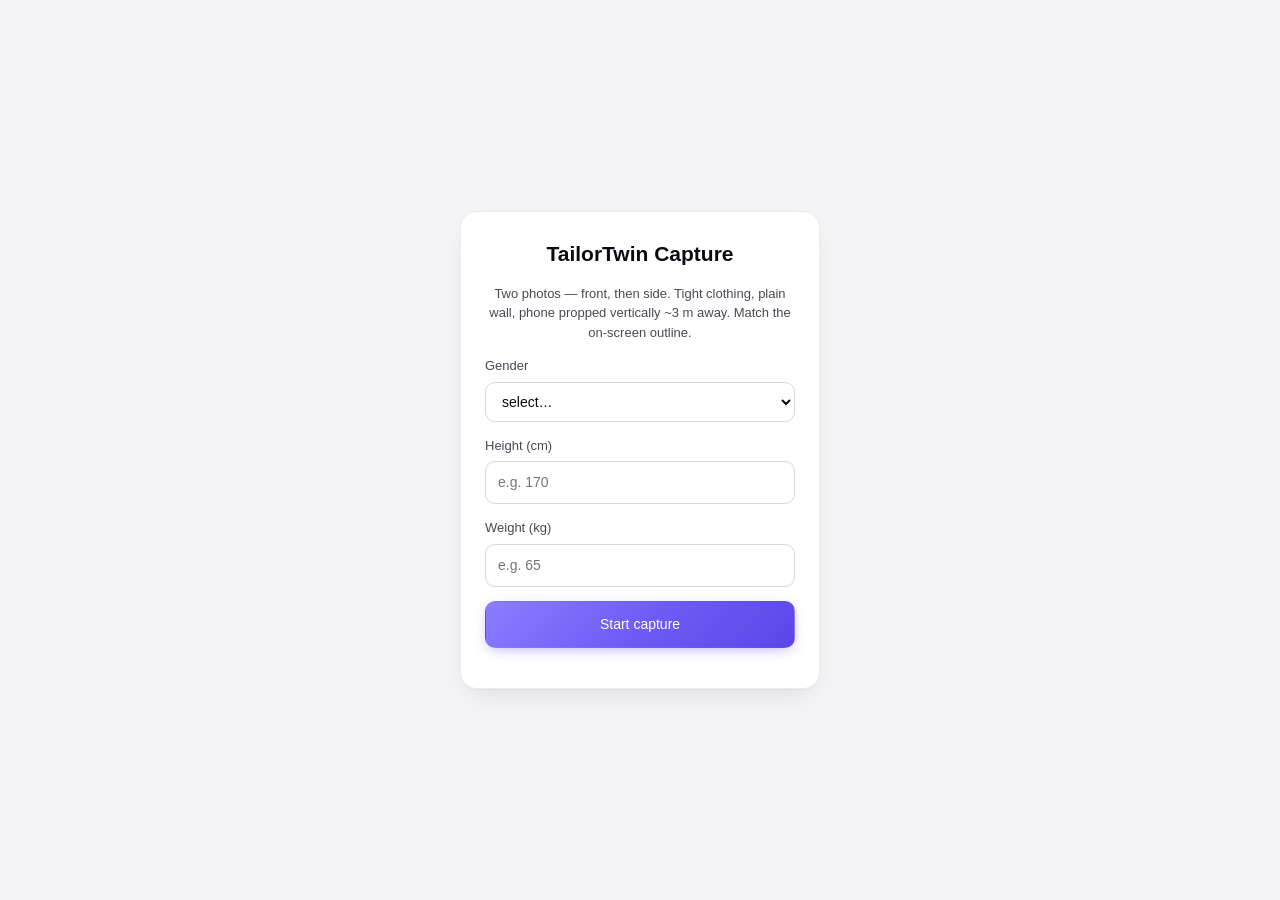
==== src/tailor_twin/capture/templates/capture.html @ 6420cbaf "feat(capture): gyroscope-gated phone capture webapp Self-hosted mobile web page for taking the front" ====
<!doctype html>
<html lang="en">
<head>
<meta charset="utf-8">
<meta name="viewport" content="width=device-width,initial-scale=1,maximum-scale=1,user-scalable=no">
<title>TailorTwin Capture</title>
<style>
  /* palette shared with the desktop GUI (gui/static/styles.css) */
  :root {
    --bg:#f4f4f7; --bg-card:#ffffff; --ink:#0b0b0f; --ink-soft:#494955;
    --ink-faint:#8b8b96; --line:#ececf1; --line-2:#d8d8e0;
    --accent:#6f5cf6; --accent-ink:#4c3fc0; --accent-soft:#efeaff;
    --ok:#10b981; --err:#ef4444;
    --shadow:0 1px 2px rgba(11,11,15,.04), 0 12px 30px -10px rgba(11,11,15,.10);
    --radius:16px; --radius-sm:10px;
    color-scheme:light;
  }
  * { box-sizing:border-box; margin:0; padding:0; -webkit-tap-highlight-color:transparent; }
  body { background:var(--bg); color:var(--ink); height:100vh; overflow:hidden;
         font:14px/1.5 "Inter",-apple-system,BlinkMacSystemFont,"Segoe UI",sans-serif; }
  .hidden { display:none !important; }

  /* form panels — light, card-based, matches the GUI */
  .panel { position:fixed; inset:0; display:flex; flex-direction:column;
           align-items:center; justify-content:center; padding:24px;
           background:var(--bg); text-align:center; }
  .card { background:var(--bg-card); border:1px solid var(--line);
          border-radius:var(--radius); box-shadow:var(--shadow);
          padding:26px 24px; width:100%; max-width:360px;
          display:flex; flex-direction:column; gap:14px; }
  h1 { font-family:"Space Grotesk","Inter",sans-serif; font-weight:600;
       font-size:21px; }
  p.sub { color:var(--ink-soft); font-size:13px; }
  label { color:var(--ink-soft); font-weight:500; font-size:13px;
          text-align:left; margin-bottom:-8px; }
  input[type=number], select { width:100%; padding:10px 12px;
        border:1px solid var(--line-2); border-radius:var(--radius-sm);
        background:#fff; font:inherit; color:var(--ink); }
  input:focus, select:focus { outline:none; border-color:var(--accent);
        box-shadow:0 0 0 3px var(--accent-soft); }
  button { font:inherit; font-weight:500; padding:10px 18px; cursor:pointer;
           border-radius:var(--radius-sm); border:1px solid var(--line-2);
           background:#fff; color:var(--ink); transition:all .15s ease; }
  button.primary { background:linear-gradient(135deg,#8b7dff 0%,#6f5cf6 50%,#5b46e8 100%);
           color:#fff; border-color:transparent; padding:12px 22px;
           box-shadow:0 4px 14px -4px rgba(111,92,246,.55); }
  button:disabled { opacity:.4; cursor:not-allowed; }
  .err { color:var(--err); font-size:13px; }

  /* live camera view — necessarily dark */
  #p-live { padding:0; background:#000; }
  video { position:absolute; inset:0; width:100%; height:100%; object-fit:cover; background:#000; }
  #frame { position:absolute; border:2.5px dashed #ffffff88; border-radius:var(--radius); }
  #pose { position:absolute; inset:0; width:100%; height:100%;
          object-fit:contain; opacity:.34; pointer-events:none; }

  #hud { position:absolute; top:0; left:0; right:0; padding:14px 16px 26px;
         background:linear-gradient(#000c,#0000); color:#fff; }
  #step { font-family:"Space Grotesk","Inter",sans-serif; font-weight:600;
          font-size:13px; letter-spacing:.12em; text-transform:uppercase; }
  #tip  { color:#d2d2d6; font-size:13px; margin-top:4px; }

  #level { position:absolute; top:78px; left:50%; transform:translateX(-50%);
           display:flex; align-items:center; gap:9px; padding:9px 16px;
           border-radius:999px; font-weight:500; font-size:14px; color:#fff;
           white-space:nowrap; background:rgba(20,20,26,.82);
           -webkit-backdrop-filter:blur(6px); backdrop-filter:blur(6px); }
  #level.ok { background:rgba(16,185,129,.92); }
  #arrow { font-size:19px; line-height:1; }

  #ctrls { position:absolute; bottom:0; left:0; right:0; padding:20px 18px 34px;
           display:flex; align-items:center; justify-content:space-between;
           background:linear-gradient(#0000,#000c); }
  #shutter { width:74px; height:74px; border-radius:50%; background:#fff;
             border:5px solid var(--accent); flex:none; }
  #shutter:disabled { border-color:#777; background:#9a9a9a; }
  #flip { background:rgba(20,20,26,.82); color:#fff; border-color:transparent;
          padding:11px 15px; border-radius:999px; }
  #count { position:absolute; inset:0; display:flex; align-items:center;
           justify-content:center; font-size:130px; font-weight:700; color:#fff;
           text-shadow:0 2px 24px #000; }

  .thumbs { display:flex; gap:14px; justify-content:center; }
  .thumbs figure { font-size:12px; color:var(--ink-soft); }
  .thumbs img { width:116px; height:164px; object-fit:cover; display:block;
                border-radius:var(--radius-sm); border:1px solid var(--line-2);
                margin-bottom:5px; }
  .row { display:flex; gap:10px; justify-content:center; }
</style>
</head>
<body>
<div id="stage">

  <!-- 1. intro -->
  <div class="panel" id="p-intro">
    <div class="card">
      <h1>TailorTwin Capture</h1>
      <p class="sub">Two photos — front, then side. Tight clothing, plain wall,
         phone propped vertically ~3&nbsp;m away. Match the on-screen outline.</p>
      <label for="gender">Gender</label>
      <select id="gender">
        <option value="" selected disabled>select…</option>
        <option value="female">Female</option>
        <option value="male">Male</option>
        <option value="neutral">Prefer not to say</option>
      </select>
      <label for="height">Height (cm)</label>
      <input type="number" id="height" inputmode="decimal" placeholder="e.g. 170">
      <label for="weight">Weight (kg)</label>
      <input type="number" id="weight" inputmode="decimal" placeholder="e.g. 65">
      <button class="primary" id="start">Start capture</button>
      <p class="err" id="introErr"></p>
    </div>
  </div>

  <!-- 2. live -->
  <div class="panel hidden" id="p-live">
    <video id="video" playsinline muted autoplay></video>
    <div id="frame"><img id="pose"></div>

    <div id="hud">
      <div id="step">Step 1 / 2 — Front</div>
      <div id="tip">Face the camera, arms ~45° out, fill the outline.</div>
    </div>

    <div id="level"><span id="arrow">•</span><span id="levelmsg">checking…</span></div>

    <div id="count" class="hidden"></div>

    <div id="ctrls">
      <button id="flip">Flip</button>
      <button id="shutter" disabled></button>
      <div style="width:62px"></div>
    </div>
  </div>

  <!-- 3. review -->
  <div class="panel hidden" id="p-review">
    <div class="card">
      <h1>Review</h1>
      <div class="thumbs">
        <figure><img id="t-front">front</figure>
        <figure><img id="t-side">side</figure>
      </div>
      <div class="row">
        <button id="redo">Retake</button>
        <button class="primary" id="send">Upload</button>
      </div>
      <p class="err" id="reviewErr"></p>
    </div>
  </div>

  <!-- 4. done -->
  <div class="panel hidden" id="p-done">
    <div class="card">
      <h1>✓ Uploaded</h1>
      <p class="sub" id="doneMsg">Photos saved. You can close this page.</p>
    </div>
  </div>

</div>

<script>
"use strict";
const $ = id => document.getElementById(id);
const TOL = 2;             // degrees from vertical that still counts as level
const TOL_REL = 3.5;       // hysteresis: must exceed this to drop out of level
const COUNTDOWN = 4;       // seconds before a shot
const MOVE_TOL = 3;        // °: phone movement during countdown that aborts
const FRAME_ASPECT = 0.60; // guide frame w/h — same for front and side

let stream = null, facing = "environment";
let pitch = 99, roll = 99, levelState = false;   // degrees from vertical
let stepIdx = 0;
const shots = [null, null], shotMeta = [null, null];
const POSE_SRC = ["/static/pose_front.png", "/static/pose_side.png"];

/* ---------- intro ---------- */
$("start").onclick = async () => {
  const h = parseFloat($("height").value);
  const w = parseFloat($("weight").value);
  const g = $("gender").value;
  if (!g)                       { $("introErr").textContent = "select a gender"; return; }
  if (!(h > 80 && h < 230))     { $("introErr").textContent = "enter a valid height (cm)"; return; }
  if (!(w > 25 && w < 300))     { $("introErr").textContent = "enter a valid weight (kg)"; return; }
  try { await requestMotion(); await openCamera(); }
  catch (e) { $("introErr").textContent = "camera/sensor blocked: " + e.message; return; }
  $("p-intro").classList.add("hidden");
  $("p-live").classList.remove("hidden");
  layoutFrame();
  setStep(0);
};
window.addEventListener("resize", layoutFrame);

/* ---------- tilt sensing ---------- */
async function requestMotion() {
  const D = window.DeviceMotionEvent;
  if (D && typeof D.requestPermission === "function") {
    const r = await D.requestPermission();
    if (r !== "granted") throw new Error("motion sensor denied");
  }
  window.addEventListener("devicemotion", onMotion);
}
/* Tilt is derived from the gravity vector, not the DeviceOrientation
   Euler angles. At phone-vertical (beta ≈ 90°) the Euler angles sit on
   a gimbal-lock singularity — roll turns jumpy, pitch turns mushy, so
   the two axes feel wildly different. Gravity has no singularity here,
   and an equal low-pass on both axes makes them respond the same. */
function onMotion(e) {
  const g = e.accelerationIncludingGravity;
  if (!g || g.x == null) return;
  const rad = 180 / Math.PI;
  const rRoll  = Math.atan2(g.x, -g.y) * rad;   // left/right, 0 = upright
  const rPitch = Math.atan2(g.z, -g.y) * rad;   // forward/back, 0 = upright
  const a = 0.25;                               // equal smoothing both axes
  roll  = roll  > 90 ? rRoll  : roll  + a * (rRoll  - roll);
  pitch = pitch > 90 ? rPitch : pitch + a * (rPitch - pitch);
  updateLevel();
}
/* Coarse level read-out: one message + one arrow, generous tolerance,
   hysteresis so it does not flicker. No fine dot to chase. */
function updateLevel() {
  const worst = Math.max(Math.abs(roll), Math.abs(pitch));
  levelState = levelState ? worst < TOL_REL : worst < TOL;

  const lv = $("level"), arrow = $("arrow"), msg = $("levelmsg");
  if (levelState) {
    lv.classList.add("ok"); arrow.textContent = "✓";
    msg.textContent = "phone upright";
  } else {
    lv.classList.remove("ok");
    // If a direction reads inverted on a given phone, flip the sign test.
    if (Math.abs(pitch) >= Math.abs(roll)) {
      if (pitch < 0) { arrow.textContent = "↓"; msg.textContent = "tilt the top toward you"; }
      else           { arrow.textContent = "↑"; msg.textContent = "tilt the top away from you"; }
    } else {
      if (roll > 0)  { arrow.textContent = "↺"; msg.textContent = "rotate phone left"; }
      else           { arrow.textContent = "↻"; msg.textContent = "rotate phone right"; }
    }
  }
  // Cancel an in-progress shot if the phone shifts from where it was
  // when the countdown began — the framing the user lined up is gone.
  if (counting &&
      (Math.abs(pitch - startPitch) > MOVE_TOL ||
       Math.abs(roll - startRoll) > MOVE_TOL)) {
    abortCapture();
    return;
  }
  refreshShutter();
}

/* ---------- camera ---------- */
async function openCamera() {
  if (stream) stream.getTracks().forEach(t => t.stop());
  stream = await navigator.mediaDevices.getUserMedia({
    video: { facingMode: facing, width: { ideal: 1440 }, height: { ideal: 2560 } },
    audio: false,
  });
  $("video").srcObject = stream;
}
$("flip").onclick = async () => {
  facing = facing === "environment" ? "user" : "environment";
  try { await openCamera(); } catch (e) {}
};

/* ---------- guide frame + pose ---------- */
function layoutFrame() {
  const W = innerWidth, H = innerHeight;
  let fh = 0.90 * H, fw = fh * FRAME_ASPECT;
  if (fw > 0.94 * W) { fw = 0.94 * W; fh = fw / FRAME_ASPECT; }
  const fr = $("frame");
  fr.style.left = ((W - fw) / 2) + "px"; fr.style.top = ((H - fh) / 2) + "px";
  fr.style.width = fw + "px"; fr.style.height = fh + "px";
}
function setStep(i) {
  stepIdx = i;
  $("step").textContent = i === 0 ? "Step 1 / 2 — Front" : "Step 2 / 2 — Side";
  $("tip").textContent = i === 0
    ? "Face the camera, arms ~45° out, fill the outline."
    : "Turn 90° — right side to the camera, facing left. Arms down.";
  $("pose").src = POSE_SRC[i];
}

/* ---------- capture ---------- */
let counting = false, ctTimer = null, startPitch = 0, startRoll = 0;
/* Only the gyroscope gates the shutter — the phone must be vertical for
   the silhouette projection to be metric. */
function refreshShutter() {
  $("shutter").disabled = counting || !levelState;
}
$("shutter").onclick = () => {
  if (counting || !levelState) return;
  counting = true;
  startPitch = pitch; startRoll = roll;   // pose to hold for the countdown
  refreshShutter();
  let n = COUNTDOWN;
  const el = $("count");
  el.style.fontSize = ""; el.textContent = n;
  el.classList.remove("hidden");
  ctTimer = setInterval(() => {
    n -= 1;
    if (n <= 0) {
      clearInterval(ctTimer); ctTimer = null;
      el.classList.add("hidden"); counting = false;
      grab(); refreshShutter();
    } else { el.textContent = n; }
  }, 1000);
};
/* Phone moved mid-countdown — cancel; the lined-up framing is gone. */
function abortCapture() {
  if (ctTimer) { clearInterval(ctTimer); ctTimer = null; }
  counting = false;
  const el = $("count");
  el.textContent = "moved ✕"; el.style.fontSize = "54px";
  setTimeout(() => { el.classList.add("hidden"); el.style.fontSize = ""; }, 1100);
  refreshShutter();
}
function grab() {
  const v = $("video");
  const vw = v.videoWidth, vh = v.videoHeight;
  // Save exactly the portrait region the user sees. The <video> is
  // object-fit:cover over the portrait viewport — replicate that crop
  // so the JPEG matches the framing on screen, no rotation guesswork.
  const VW = innerWidth, VH = innerHeight;
  const scale = Math.max(VW / vw, VH / vh);
  const sw = Math.min(vw, Math.round(VW / scale));
  const sh = Math.min(vh, Math.round(VH / scale));
  const sx = Math.round((vw - sw) / 2), sy = Math.round((vh - sh) / 2);
  const c = document.createElement("canvas");
  c.width = sw; c.height = sh;
  const ctx = c.getContext("2d");
  if (facing === "user") { ctx.translate(sw, 0); ctx.scale(-1, 1); }
  ctx.drawImage(v, sx, sy, sw, sh, 0, 0, sw, sh);
  c.toBlob(blob => {
    if (shots[stepIdx]) URL.revokeObjectURL(shots[stepIdx].url);
    shots[stepIdx] = { blob, url: URL.createObjectURL(blob) };
    shotMeta[stepIdx] = { pitch, roll };
    if (stepIdx === 0) { setStep(1); refreshShutter(); }
    else showReview();
  }, "image/jpeg", 0.95);
}

/* ---------- review / upload ---------- */
function showReview() {
  $("t-front").src = shots[0].url;
  $("t-side").src = shots[1].url;
  $("p-live").classList.add("hidden");
  $("p-review").classList.remove("hidden");
}
$("redo").onclick = () => {
  $("p-review").classList.add("hidden");
  $("p-live").classList.remove("hidden");
  setStep(0);
};
$("send").onclick = async () => {
  $("send").disabled = true;
  $("reviewErr").textContent = "uploading…";
  const fd = new FormData();
  fd.append("front", shots[0].blob, "front.jpg");
  fd.append("side", shots[1].blob, "side.jpg");
  fd.append("height_cm", $("height").value);
  fd.append("weight_kg", $("weight").value);
  fd.append("gender", $("gender").value);
  fd.append("meta", JSON.stringify({ front: shotMeta[0], side: shotMeta[1] }));
  try {
    const r = await fetch("/upload", { method: "POST", body: fd });
    const j = await r.json();
    if (!j.ok) throw new Error(j.error || "server error");
    if (stream) stream.getTracks().forEach(t => t.stop());
    $("doneMsg").textContent = "Saved to " + j.saved + ". You can close this page.";
    $("p-review").classList.add("hidden");
    $("p-done").classList.remove("hidden");
  } catch (e) {
    $("reviewErr").textContent = "upload failed: " + e.message;
    $("send").disabled = false;
  }
};
</script>
</body>
</html>
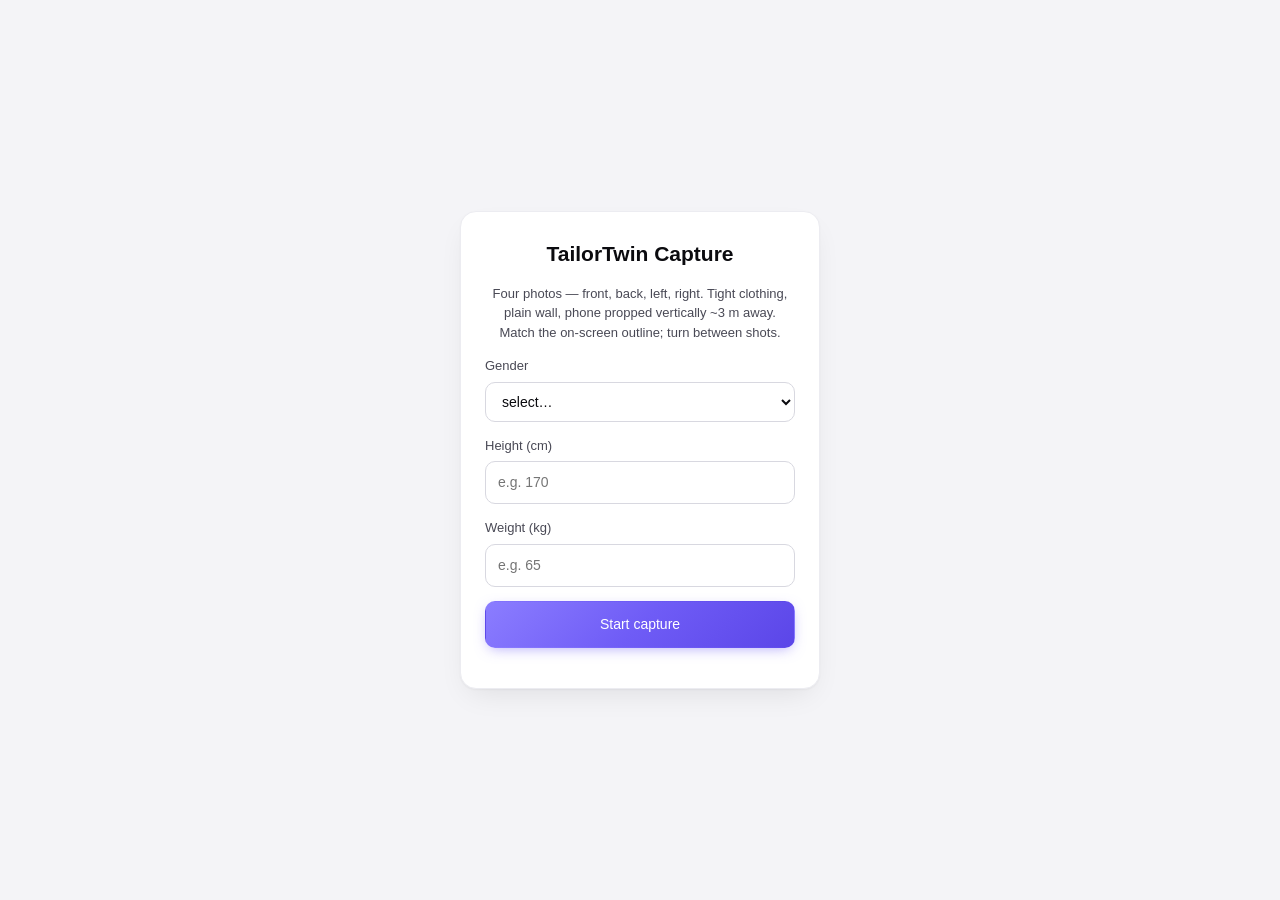
==== commit 337f2206: "feat(capture): paired front+side webapp with MediaPipe pose gate * templates/pair.html — new flow fo" ====
--- a/src/tailor_twin/capture/templates/capture.html
+++ b/src/tailor_twin/capture/templates/capture.html
@@ -22,11 +22,11 @@
 
   /* form panels — light, card-based, matches the GUI */
   .panel { position:fixed; inset:0; display:flex; flex-direction:column;
-           align-items:center; justify-content:center; padding:24px;
+           align-items:center; overflow-y:auto; padding:24px;
            background:var(--bg); text-align:center; }
   .card { background:var(--bg-card); border:1px solid var(--line);
           border-radius:var(--radius); box-shadow:var(--shadow);
-          padding:26px 24px; width:100%; max-width:360px;
+          padding:26px 24px; width:100%; max-width:360px; margin:auto;
           display:flex; flex-direction:column; gap:14px; }
   h1 { font-family:"Space Grotesk","Inter",sans-serif; font-weight:600;
        font-size:21px; }
@@ -50,15 +50,20 @@
   /* live camera view — necessarily dark */
   #p-live { padding:0; background:#000; }
   video { position:absolute; inset:0; width:100%; height:100%; object-fit:cover; background:#000; }
-  #frame { position:absolute; border:2.5px dashed #ffffff88; border-radius:var(--radius); }
+  #frame { position:absolute; border:6px solid #6f5cf6;
+           border-radius:var(--radius);
+           box-shadow:0 0 0 2px rgba(0,0,0,.55), 0 0 22px rgba(111,92,246,.7); }
   #pose { position:absolute; inset:0; width:100%; height:100%;
           object-fit:contain; opacity:.34; pointer-events:none; }
+  #pose.mirror { transform:scaleX(-1); }
 
   #hud { position:absolute; top:0; left:0; right:0; padding:14px 16px 26px;
          background:linear-gradient(#000c,#0000); color:#fff; }
   #step { font-family:"Space Grotesk","Inter",sans-serif; font-weight:600;
           font-size:13px; letter-spacing:.12em; text-transform:uppercase; }
   #tip  { color:#d2d2d6; font-size:13px; margin-top:4px; }
+  #tip.ok  { color:#34d399; font-weight:500; }
+  #tip.bad { color:#fca5a5; font-weight:500; }
 
   #level { position:absolute; top:78px; left:50%; transform:translateX(-50%);
            display:flex; align-items:center; gap:9px; padding:9px 16px;
@@ -80,9 +85,31 @@
            justify-content:center; font-size:130px; font-weight:700; color:#fff;
            text-shadow:0 2px 24px #000; }
 
-  .thumbs { display:flex; gap:14px; justify-content:center; }
+  /* Sapiens pose-gate overlay */
+  #verify { position:absolute; inset:0; display:flex; align-items:center;
+            justify-content:center; padding:24px;
+            background:rgba(8,8,12,.72);
+            -webkit-backdrop-filter:blur(4px); backdrop-filter:blur(4px); }
+  #verifyCard { background:var(--bg-card); border-radius:var(--radius);
+            box-shadow:var(--shadow); padding:22px 22px; width:100%;
+            max-width:340px; text-align:center;
+            display:flex; flex-direction:column; gap:12px; }
+  #verifyMsg { font-family:"Space Grotesk","Inter",sans-serif;
+            font-weight:600; font-size:17px; }
+  #verifyMsg.ok { color:var(--ok); }
+  #verifyMsg.bad { color:var(--err); }
+  #verifyIssues { list-style:none; display:flex; flex-direction:column;
+            gap:7px; }
+  #verifyIssues li { background:var(--accent-soft); color:var(--accent-ink);
+            border-radius:var(--radius-sm); padding:9px 12px; font-size:13px; }
+  #verifySpin { width:30px; height:30px; margin:4px auto; border-radius:50%;
+            border:3px solid var(--line-2); border-top-color:var(--accent);
+            animation:spin .8s linear infinite; }
+  @keyframes spin { to { transform:rotate(360deg); } }
+
+  .thumbs { display:flex; gap:10px; justify-content:center; flex-wrap:wrap; }
   .thumbs figure { font-size:12px; color:var(--ink-soft); }
-  .thumbs img { width:116px; height:164px; object-fit:cover; display:block;
+  .thumbs img { width:138px; height:196px; object-fit:cover; display:block;
                 border-radius:var(--radius-sm); border:1px solid var(--line-2);
                 margin-bottom:5px; }
   .row { display:flex; gap:10px; justify-content:center; }
@@ -95,8 +122,9 @@
   <div class="panel" id="p-intro">
     <div class="card">
       <h1>TailorTwin Capture</h1>
-      <p class="sub">Two photos — front, then side. Tight clothing, plain wall,
-         phone propped vertically ~3&nbsp;m away. Match the on-screen outline.</p>
+      <p class="sub">Four photos — front, back, left, right. Tight clothing,
+         plain wall, phone propped vertically ~3&nbsp;m away. Match the
+         on-screen outline; turn between shots.</p>
       <label for="gender">Gender</label>
       <select id="gender">
         <option value="" selected disabled>select…</option>
@@ -127,6 +155,15 @@
 
     <div id="count" class="hidden"></div>
 
+    <div id="verify" class="hidden">
+      <div id="verifyCard">
+        <div id="verifySpin"></div>
+        <div id="verifyMsg">Checking pose…</div>
+        <ul id="verifyIssues"></ul>
+        <button id="verifyRetake" class="primary hidden">Retake</button>
+      </div>
+    </div>
+
     <div id="ctrls">
       <button id="flip">Flip</button>
       <button id="shutter" disabled></button>
@@ -140,7 +177,9 @@
       <h1>Review</h1>
       <div class="thumbs">
         <figure><img id="t-front">front</figure>
-        <figure><img id="t-side">side</figure>
+        <figure><img id="t-back">back</figure>
+        <figure><img id="t-left">left</figure>
+        <figure><img id="t-right">right</figure>
       </div>
       <div class="row">
         <button id="redo">Retake</button>
@@ -160,20 +199,33 @@
 
 </div>
 
-<script>
+<script type="module">
 "use strict";
 const $ = id => document.getElementById(id);
 const TOL = 2;             // degrees from vertical that still counts as level
 const TOL_REL = 3.5;       // hysteresis: must exceed this to drop out of level
-const COUNTDOWN = 4;       // seconds before a shot
+const COUNTDOWN = 4;        // seconds before a shot (rear camera)
+const COUNTDOWN_SELFIE = 10;// longer for the selfie cam — time to get back
 const MOVE_TOL = 3;        // °: phone movement during countdown that aborts
 const FRAME_ASPECT = 0.60; // guide frame w/h — same for front and side
 
 let stream = null, facing = "environment";
 let pitch = 99, roll = 99, levelState = false;   // degrees from vertical
 let stepIdx = 0;
-const shots = [null, null], shotMeta = [null, null];
-const POSE_SRC = ["/static/pose_front.png", "/static/pose_side.png"];
+/* Four views — full 360° coverage so the body fit measures every side,
+   not a prior-guessed back. */
+const VIEWS = ["front", "back", "left", "right"];
+const shots = [null, null, null, null];
+const shotMeta = [null, null, null, null];
+const POSE_SRC = ["/static/pose_front.png", "/static/pose_front.png",
+                  "/static/pose_side.png", "/static/pose_side.png"];
+const STEP_LABEL = ["Front", "Back", "Left side", "Right side"];
+const STEP_TIP = [
+  "Face the camera, arms a little out, fill the outline.",
+  "Back to the camera, same stance, fill the outline.",
+  "Left side to the camera, arms down, a true 90° turn.",
+  "Right side to the camera, arms down, a true 90° turn.",
+];
 
 /* ---------- intro ---------- */
 $("start").onclick = async () => {
@@ -261,7 +313,80 @@
 $("flip").onclick = async () => {
   facing = facing === "environment" ? "user" : "environment";
   try { await openCamera(); } catch (e) {}
+  if (facing === "user") {           // selfie — no live gate, show static tip
+    $("tip").textContent = STEP_TIP[stepIdx];
+    $("tip").className = "";
+  }
+  refreshShutter();
 };
+
+/* ---------- live pose check (in-browser MediaPipe) ---------- */
+/* Tier 1 of the pose gate: a lightweight pose model runs on every
+   preview frame (~10 fps) so the user lines up against live feedback —
+   square to the camera / a true 90° turn, shoulders level. The shutter
+   is gated on it. Sapiens then precision-checks the actual shot server-
+   side (tier 2, POST /check). If the model fails to load, capture
+   degrades to the gyroscope gate alone. */
+let poseReady = false, poseOk = true, landmarker = null, lastPoseTs = -1;
+async function initPose() {
+  try {
+    const { PoseLandmarker, FilesetResolver } =
+      await import("/static/mp/vision_bundle.mjs");
+    const vision = await FilesetResolver.forVisionTasks("/static/mp/wasm");
+    landmarker = await PoseLandmarker.createFromOptions(vision, {
+      baseOptions: { modelAssetPath: "/static/mp/pose_landmarker_lite.task" },
+      runningMode: "VIDEO", numPoses: 1,
+    });
+    poseReady = true;
+  } catch (e) { console.warn("live pose model unavailable:", e); }
+}
+/* MediaPipe Pose landmark indices: 11/12 shoulders, 13/14 elbows,
+   15/16 wrists, 23/24 hips. */
+function evalPose(L, vw, vh) {
+  if (!L) return setPose(false, "step into frame");
+  const P = i => [L[i].x * vw, L[i].y * vh];
+  const sl = P(11), sr = P(12), hl = P(23), hr = P(24);
+  const torso = Math.abs((sl[1] + sr[1]) / 2 - (hl[1] + hr[1]) / 2);
+  if (torso < 20) return setPose(false, "stand straight, fill the frame");
+  const shR = Math.abs(sl[0] - sr[0]) / torso;
+  const hipR = Math.abs(hl[0] - hr[0]) / torso;
+  const shTilt = Math.abs(sl[1] - sr[1]) / torso;
+  const yaw = Math.acos(Math.min(shR / 0.34, 1)) * 180 / Math.PI;
+  // front + back — square to camera, shoulders level; left/right — 90°.
+  if (stepIdx === 0 || stepIdx === 1) {
+    if (shR < 0.26) return setPose(false, `square up (yaw ${yaw | 0}°)`);
+    if (shTilt > 0.07) return setPose(false, "level your shoulders");
+    return setPose(true, `✓ ${STEP_LABEL[stepIdx].toLowerCase()} pose good`);
+  }
+  if (shR > 0.14 || hipR > 0.20)
+    return setPose(false, `turn ${(90 - yaw) | 0}° further to a full 90°`);
+  return setPose(true, "✓ side pose good — hold still");
+}
+function setPose(ok, msg) {
+  poseOk = ok;
+  if (!$("p-live").classList.contains("hidden")) {
+    const tip = $("tip");
+    tip.textContent = msg;
+    tip.className = ok ? "ok" : "bad";
+  }
+  refreshShutter();
+}
+function poseLoop() {
+  requestAnimationFrame(poseLoop);
+  if (!poseReady || facing === "user"
+      || $("p-live").classList.contains("hidden")) return;
+  const v = $("video");
+  if (v.readyState < 2 || !v.videoWidth) return;
+  const ts = performance.now();
+  if (ts - lastPoseTs < 90) return;       // ~11 fps is plenty
+  lastPoseTs = ts;
+  let res;
+  try { res = landmarker.detectForVideo(v, ts); }
+  catch (e) { return; }
+  evalPose(res.landmarks && res.landmarks[0], v.videoWidth, v.videoHeight);
+}
+initPose();
+requestAnimationFrame(poseLoop);
 
 /* ---------- guide frame + pose ---------- */
 function layoutFrame() {
@@ -274,26 +399,32 @@
 }
 function setStep(i) {
   stepIdx = i;
-  $("step").textContent = i === 0 ? "Step 1 / 2 — Front" : "Step 2 / 2 — Side";
-  $("tip").textContent = i === 0
-    ? "Face the camera, arms ~45° out, fill the outline."
-    : "Turn 90° — right side to the camera, facing left. Arms down.";
+  $("step").textContent = `Step ${i + 1} / 4 — ${STEP_LABEL[i]}`;
+  $("tip").textContent = STEP_TIP[i];
+  $("tip").className = "";          // cleared; live pose check repaints it
   $("pose").src = POSE_SRC[i];
+  // left/right are mirror poses — flip the side guide for the right step.
+  $("pose").classList.toggle("mirror", i === 3);
 }
 
 /* ---------- capture ---------- */
 let counting = false, ctTimer = null, startPitch = 0, startRoll = 0;
-/* Only the gyroscope gates the shutter — the phone must be vertical for
-   the silhouette projection to be metric. */
+let verifying = false;
+/* The shutter unlocks only when: phone vertical (gyro), no shot being
+   pose-verified, and — once the live pose model is up — the body pose
+   is right (square / 90° turn, shoulders level). */
 function refreshShutter() {
-  $("shutter").disabled = counting || !levelState;
+  // Live pose gate applies to the rear cam only — in selfie mode the
+  // user walks back out of reach and cannot see/act on live feedback.
+  const liveGate = poseReady && !poseOk && facing !== "user";
+  $("shutter").disabled = counting || verifying || !levelState || liveGate;
 }
 $("shutter").onclick = () => {
   if (counting || !levelState) return;
   counting = true;
   startPitch = pitch; startRoll = roll;   // pose to hold for the countdown
   refreshShutter();
-  let n = COUNTDOWN;
+  let n = facing === "user" ? COUNTDOWN_SELFIE : COUNTDOWN;
   const el = $("count");
   el.style.fontSize = ""; el.textContent = n;
   el.classList.remove("hidden");
@@ -331,19 +462,70 @@
   const ctx = c.getContext("2d");
   if (facing === "user") { ctx.translate(sw, 0); ctx.scale(-1, 1); }
   ctx.drawImage(v, sx, sy, sw, sh, 0, 0, sw, sh);
-  c.toBlob(blob => {
-    if (shots[stepIdx]) URL.revokeObjectURL(shots[stepIdx].url);
-    shots[stepIdx] = { blob, url: URL.createObjectURL(blob) };
-    shotMeta[stepIdx] = { pitch, roll };
-    if (stepIdx === 0) { setStep(1); refreshShutter(); }
-    else showReview();
-  }, "image/jpeg", 0.95);
+  c.toBlob(blob => { verifyShot(blob); }, "image/jpeg", 0.95);
+}
+
+/* ---------- Sapiens pose gate ---------- */
+/* Every shot is checked server-side by Sapiens pose before it is kept:
+   the front must be square to the camera, the side a true 90° turn.
+   A bad shot is discarded with a reason; the gate degrades open if
+   Sapiens is unavailable so capture still works on the gyro alone. */
+async function verifyShot(blob) {
+  verifying = true;
+  refreshShutter();
+  const view = VIEWS[stepIdx];
+  $("verifySpin").classList.remove("hidden");
+  $("verifyRetake").classList.add("hidden");
+  $("verifyIssues").innerHTML = "";
+  $("verifyMsg").className = "";
+  $("verifyMsg").textContent = "Checking pose…";
+  $("verify").classList.remove("hidden");
+
+  let j;
+  try {
+    const fd = new FormData();
+    fd.append("shot", blob, "shot.jpg");
+    fd.append("view", view);
+    const r = await fetch("/check", { method: "POST", body: fd });
+    j = await r.json();
+  } catch (e) { j = { ok: true, skipped: true }; }
+
+  $("verifySpin").classList.add("hidden");
+  if (j.ok) {
+    $("verifyMsg").className = "ok";
+    $("verifyMsg").textContent = j.skipped ? "✓ captured" : "✓ pose OK";
+    setTimeout(() => {
+      $("verify").classList.add("hidden");
+      verifying = false;
+      acceptShot(blob);
+    }, 650);
+  } else {
+    $("verifyMsg").className = "bad";
+    $("verifyMsg").textContent = `${STEP_LABEL[stepIdx]} pose — adjust`;
+    const ul = $("verifyIssues");
+    (j.issues || ["pose not usable"]).forEach(t => {
+      const li = document.createElement("li");
+      li.textContent = t; ul.appendChild(li);
+    });
+    $("verifyRetake").classList.remove("hidden");
+  }
+}
+$("verifyRetake").onclick = () => {
+  $("verify").classList.add("hidden");
+  verifying = false;
+  refreshShutter();           // shot discarded — line up and retake
+};
+function acceptShot(blob) {
+  if (shots[stepIdx]) URL.revokeObjectURL(shots[stepIdx].url);
+  shots[stepIdx] = { blob, url: URL.createObjectURL(blob) };
+  shotMeta[stepIdx] = { pitch, roll };
+  if (stepIdx < VIEWS.length - 1) { setStep(stepIdx + 1); refreshShutter(); }
+  else showReview();
 }
 
 /* ---------- review / upload ---------- */
 function showReview() {
-  $("t-front").src = shots[0].url;
-  $("t-side").src = shots[1].url;
+  VIEWS.forEach((v, i) => { $("t-" + v).src = shots[i].url; });
   $("p-live").classList.add("hidden");
   $("p-review").classList.remove("hidden");
 }
@@ -356,12 +538,12 @@
   $("send").disabled = true;
   $("reviewErr").textContent = "uploading…";
   const fd = new FormData();
-  fd.append("front", shots[0].blob, "front.jpg");
-  fd.append("side", shots[1].blob, "side.jpg");
+  VIEWS.forEach((v, i) => fd.append(v, shots[i].blob, v + ".jpg"));
   fd.append("height_cm", $("height").value);
   fd.append("weight_kg", $("weight").value);
   fd.append("gender", $("gender").value);
-  fd.append("meta", JSON.stringify({ front: shotMeta[0], side: shotMeta[1] }));
+  fd.append("meta", JSON.stringify(
+    Object.fromEntries(VIEWS.map((v, i) => [v, shotMeta[i]]))));
   try {
     const r = await fetch("/upload", { method: "POST", body: fd });
     const j = await r.json();
